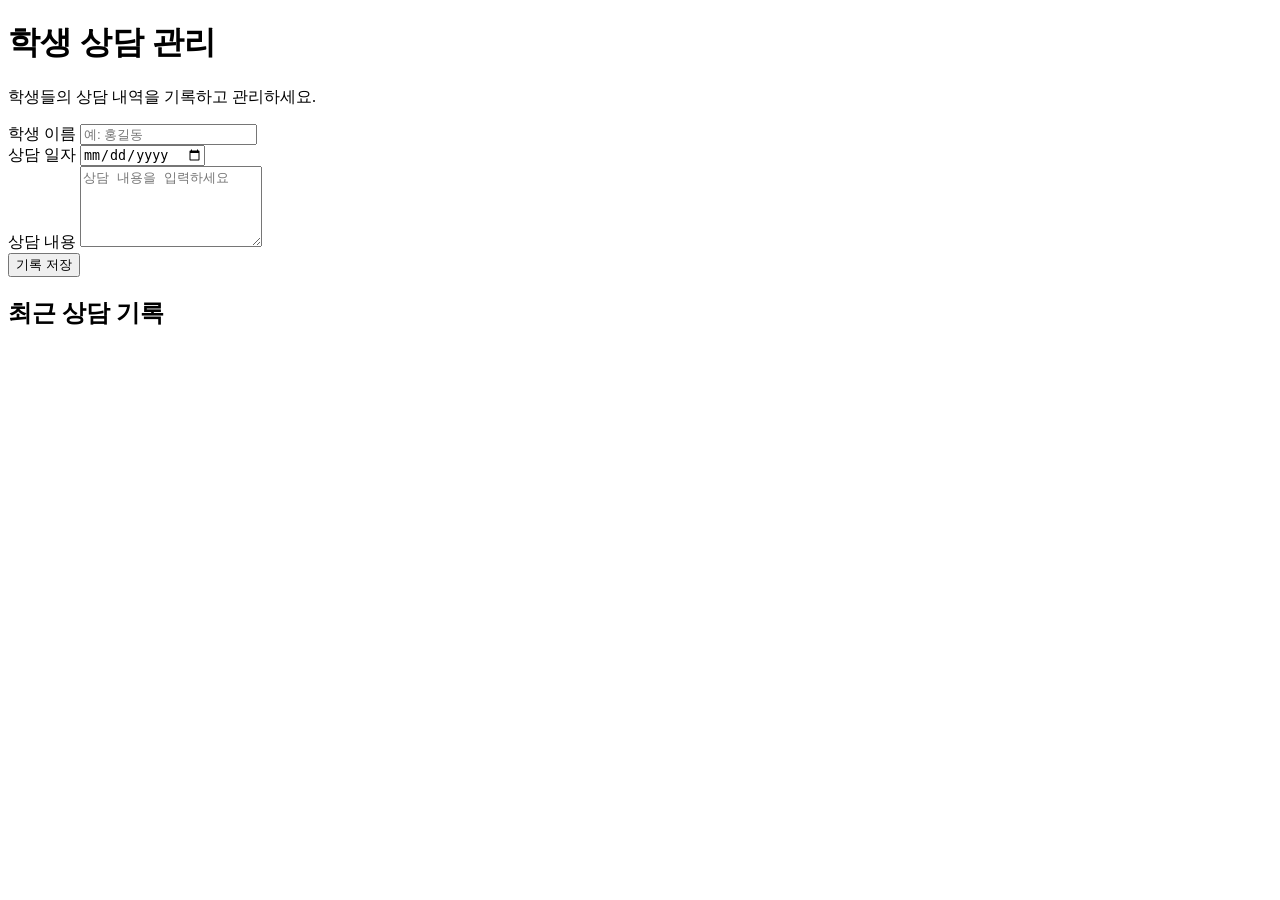
==== index.html @ a58fa801 "Create index.html" ====
<!DOCTYPE html>
<html lang="ko">
<head>
    <meta charset="UTF-8">
    <meta name="viewport" content="width=device-width, initial-scale=1.0">
    <title>학생 상담 관리 시스템</title>
    <link rel="stylesheet" href="style.css">
</head>
<body>
    <div class="container">
        <header>
            <h1>학생 상담 관리</h1>
            <p>학생들의 상담 내역을 기록하고 관리하세요.</p>
        </header>

        <section class="form-section">
            <form id="counsel-form">
                <div class="input-group">
                    <label for="student-name">학생 이름</label>
                    <input type="text" id="student-name" placeholder="예: 홍길동" required>
                </div>
                
                <div class="input-group">
                    <label for="counsel-date">상담 일자</label>
                    <input type="date" id="counsel-date" required>
                </div>

                <div class="input-group">
                    <label for="counsel-details">상담 내용</label>
                    <textarea id="counsel-details" rows="5" placeholder="상담 내용을 입력하세요" required></textarea>
                </div>

                <button type="submit" class="submit-btn">기록 저장</button>
            </form>
        </section>

        <section class="list-section">
            <h2>최근 상담 기록</h2>
            <ul id="record-list">
                </ul>
        </section>
    </div>

    <script src="script.js"></script>
</body>
</html>
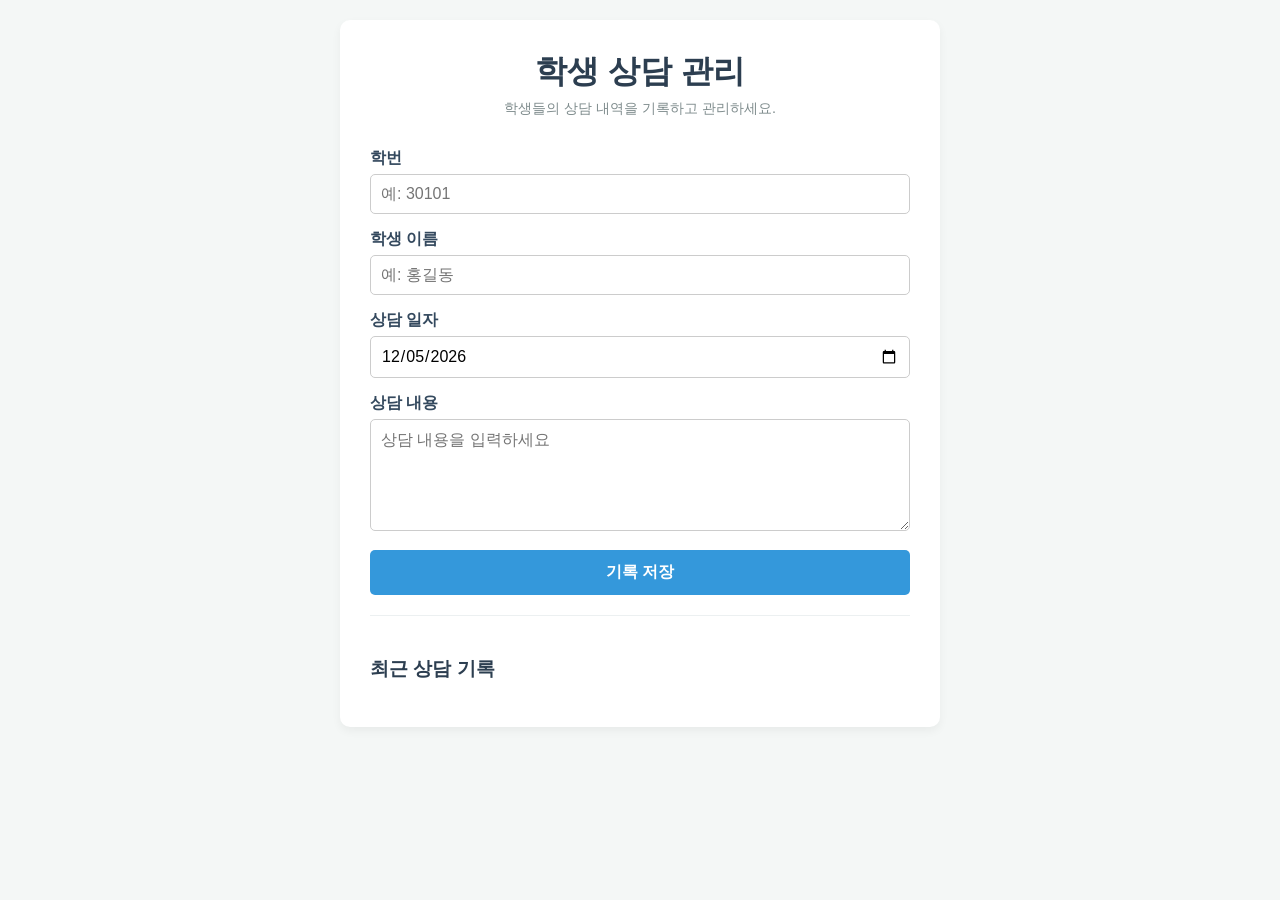
==== commit df42e1f1: "Update index.html" ====
--- a/index.html
+++ b/index.html
@@ -15,6 +15,11 @@
 
         <section class="form-section">
             <form id="counsel-form">
+                <div class="input-group">
+                    <label for="student-id">학번</label>
+                    <input type="text" id="student-id" placeholder="예: 30101" required>
+                </div>
+
                 <div class="input-group">
                     <label for="student-name">학생 이름</label>
                     <input type="text" id="student-name" placeholder="예: 홍길동" required>
@@ -44,3 +49,4 @@
     <script src="script.js"></script>
 </body>
 </html>
+</html>
--- a/style.css
+++ b/style.css
@@ -0,0 +1,142 @@
+/* 기본 초기화 */
+* {
+    box-sizing: border-box;
+    margin: 0;
+    padding: 0;
+    font-family: 'Pretendard', 'Malgun Gothic', sans-serif;
+}
+
+body {
+    background-color: #f4f7f6;
+    color: #333;
+    padding: 20px;
+}
+
+.container {
+    max-width: 600px;
+    margin: 0 auto;
+    background-color: #ffffff;
+    padding: 30px;
+    border-radius: 10px;
+    box-shadow: 0 4px 10px rgba(0, 0, 0, 0.05);
+}
+
+header {
+    text-align: center;
+    margin-bottom: 30px;
+}
+
+header h1 {
+    color: #2c3e50;
+    margin-bottom: 5px;
+}
+
+header p {
+    color: #7f8c8d;
+    font-size: 0.9em;
+}
+
+.form-section {
+    margin-bottom: 40px;
+    padding-bottom: 20px;
+    border-bottom: 1px solid #ecf0f1;
+}
+
+.input-group {
+    margin-bottom: 15px;
+}
+
+.input-group label {
+    display: block;
+    margin-bottom: 5px;
+    font-weight: bold;
+    color: #34495e;
+}
+
+.input-group input, 
+.input-group textarea {
+    width: 100%;
+    padding: 10px;
+    border: 1px solid #ccc;
+    border-radius: 5px;
+    font-size: 1rem;
+}
+
+.input-group input:focus, 
+.input-group textarea:focus {
+    outline: none;
+    border-color: #3498db;
+}
+
+.submit-btn {
+    width: 100%;
+    background-color: #3498db;
+    color: white;
+    border: none;
+    padding: 12px;
+    font-size: 1rem;
+    font-weight: bold;
+    border-radius: 5px;
+    cursor: pointer;
+    transition: background-color 0.3s;
+}
+
+.submit-btn:hover {
+    background-color: #2980b9;
+}
+
+/* 리스트 섹션 스타일 */
+.list-section h2 {
+    font-size: 1.2rem;
+    color: #2c3e50;
+    margin-bottom: 15px;
+}
+
+#record-list {
+    list-style-type: none;
+}
+
+.record-item {
+    background-color: #f9fbfb;
+    border-left: 4px solid #3498db;
+    padding: 15px;
+    margin-bottom: 15px;
+    border-radius: 4px;
+}
+
+.record-header {
+    display: flex;
+    justify-content: space-between;
+    align-items: center;
+    margin-bottom: 10px;
+}
+
+.record-header strong {
+    font-size: 1.1em;
+    color: #2c3e50;
+}
+
+.record-header span {
+    font-size: 0.85em;
+    color: #7f8c8d;
+}
+
+.record-details {
+    line-height: 1.5;
+    color: #555;
+    white-space: pre-wrap; /* 줄바꿈 유지 */
+}
+
+.delete-btn {
+    background-color: #e74c3c;
+    color: white;
+    border: none;
+    padding: 4px 8px;
+    border-radius: 3px;
+    cursor: pointer;
+    font-size: 0.8rem;
+}
+
+.delete-btn:hover {
+    background-color: #c0392b;
+}
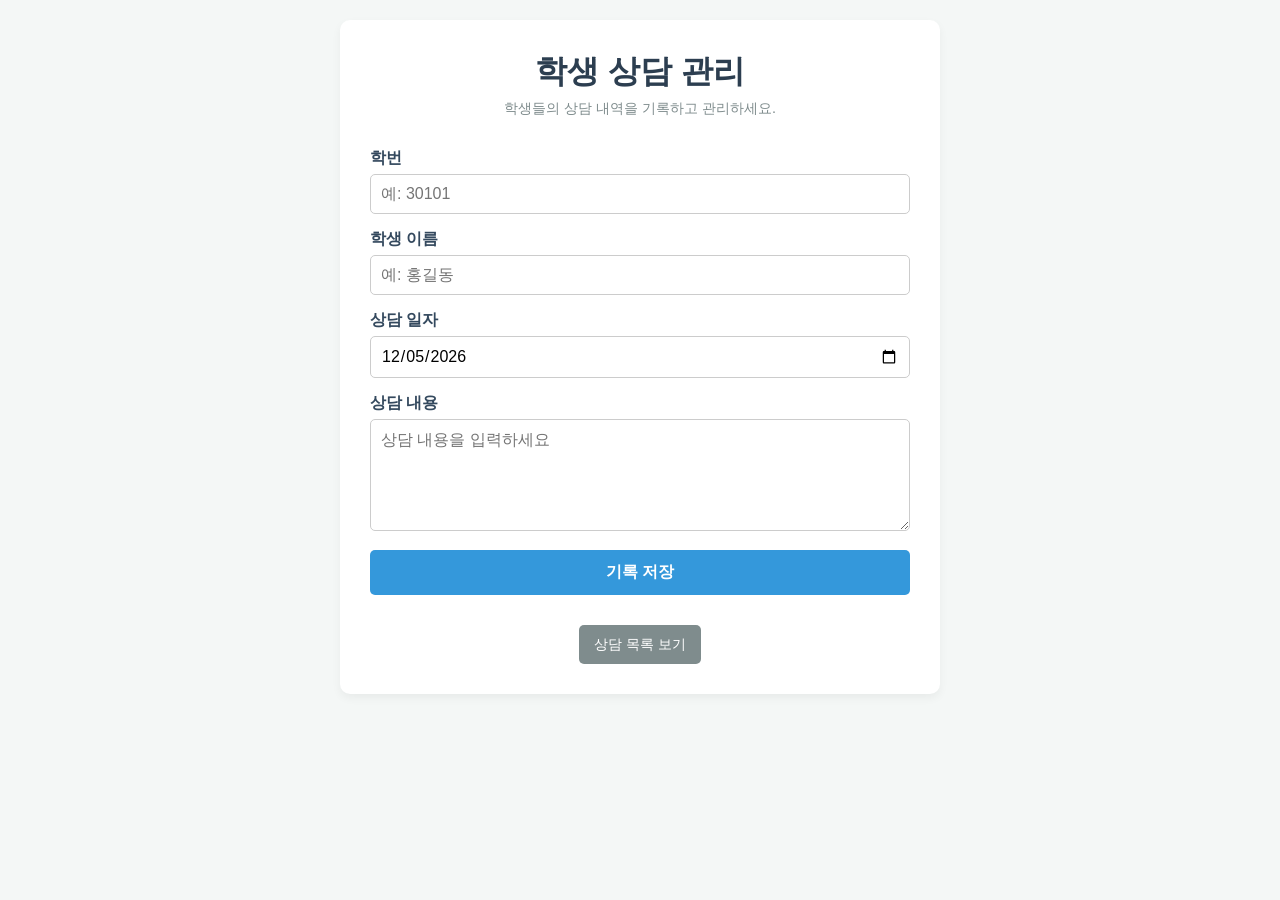
==== commit 0c8f3bc4: "Update index.html" ====
--- a/index.html
+++ b/index.html
@@ -13,7 +13,7 @@
             <p>학생들의 상담 내역을 기록하고 관리하세요.</p>
         </header>
 
-        <section class="form-section">
+        <section class="form-section" style="border-bottom: none; margin-bottom: 0; padding-bottom: 0;">
             <form id="counsel-form">
                 <div class="input-group">
                     <label for="student-id">학번</label>
@@ -37,16 +37,13 @@
 
                 <button type="submit" class="submit-btn">기록 저장</button>
             </form>
-        </section>
-
-        <section class="list-section">
-            <h2>최근 상담 기록</h2>
-            <ul id="record-list">
-                </ul>
+            
+            <div style="text-align: center; margin-top: 20px;">
+                <a href="list.html" class="nav-btn secondary-btn">상담 목록 보기</a>
+            </div>
         </section>
     </div>
 
     <script src="script.js"></script>
 </body>
 </html>
-</html>
--- a/style.css
+++ b/style.css
@@ -140,3 +140,107 @@
 .delete-btn:hover {
     background-color: #c0392b;
 }
+/* 학번 표시 스타일 추가 */
+.record-id {
+    font-size: 0.95em;
+    color: #3498db;
+    font-weight: bold;
+    margin-right: 4px;
+}
+
+.record-date {
+    font-size: 0.85em;
+    color: #7f8c8d;
+    margin-left: 5px;
+}
+/* 상단 이동 버튼 등 */
+.nav-btn {
+    display: inline-block;
+    background-color: #3498db;
+    color: white;
+    text-decoration: none;
+    padding: 10px 15px;
+    border-radius: 5px;
+    margin-top: 10px;
+    font-size: 0.9rem;
+    transition: 0.3s;
+}
+.nav-btn:hover { background-color: #2980b9; }
+
+.secondary-btn {
+    background-color: #7f8c8d;
+}
+.secondary-btn:hover { background-color: #616a6b; }
+
+.button-group {
+    display: flex;
+    justify-content: space-between;
+    margin-top: 20px;
+}
+
+/* 테이블 스타일 (list.html) */
+.record-table {
+    width: 100%;
+    border-collapse: collapse;
+    margin-top: 20px;
+    background-color: white;
+}
+
+.record-table th, .record-table td {
+    border: 1px solid #ecf0f1;
+    padding: 12px;
+    text-align: center;
+}
+
+.record-table th {
+    background-color: #f8f9fa;
+    color: #2c3e50;
+    font-weight: bold;
+}
+
+.record-table tr:hover { background-color: #f1f4f5; }
+
+/* 링크 텍스트 스타일 */
+.link-text {
+    color: #2980b9;
+    text-decoration: none;
+    font-weight: bold;
+}
+.link-text:hover {
+    text-decoration: underline;
+}
+
+/* 상세 보기 스타일 (view.html) */
+.view-content {
+    background-color: #f9fbfb;
+    border: 1px solid #ecf0f1;
+    padding: 20px;
+    border-radius: 8px;
+}
+
+.info-row {
+    margin-bottom: 15px;
+    font-size: 1.1rem;
+}
+
+.detail-box {
+    margin-top: 20px;
+    padding-top: 15px;
+    border-top: 1px dashed #ccc;
+}
+
+.detail-box strong {
+    display: block;
+    margin-bottom: 10px;
+    color: #34495e;
+}
+
+.detail-box p {
+    white-space: pre-wrap;
+    line-height: 1.6;
+    color: #444;
+    background-color: white;
+    padding: 15px;
+    border-radius: 5px;
+    border: 1px solid #eee;
+}
